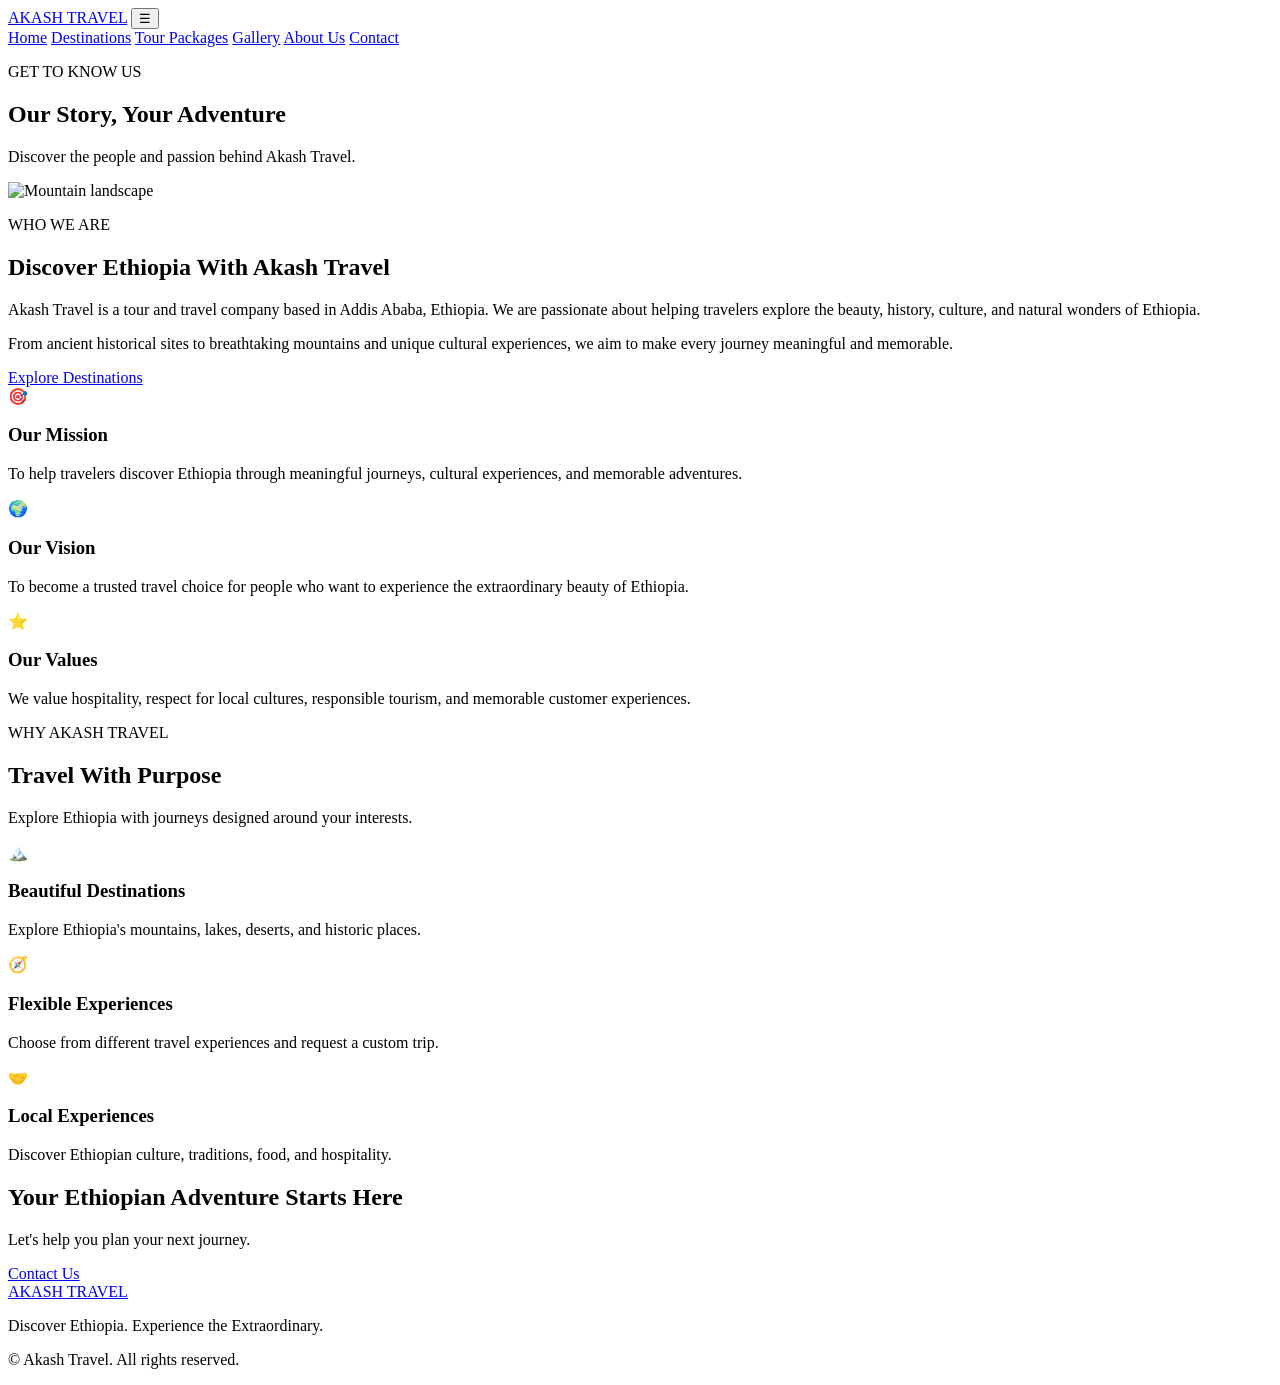
==== about.html @ cb52898e "Add files via upload" ====
<!DOCTYPE html>
<html lang="en">
<head>
    <meta charset="UTF-8">
    <meta name="viewport" content="width=device-width, initial-scale=1.0">
    <title>About Us | Akash Travel</title>
    <link rel="stylesheet" href="css/style.css">
</head>
<body>

    <!-- HEADER -->
    <header class="header">
        <div class="container nav-container">
            <a href="index.html" class="logo">AKASH <span>TRAVEL</span></a>

            <button class="menu-toggle" id="menuToggle"
                aria-label="Toggle navigation" aria-expanded="false">☰</button>

            <nav class="nav-links" id="navLinks">
                <a href="index.html">Home</a>
                <a href="destinations.html">Destinations</a>
                <a href="packages.html">Tour Packages</a>
                <a href="gallery.html">Gallery</a>
                <a href="about.html" class="active">About Us</a>
                <a href="contact.html">Contact</a>
            </nav>
        </div>
    </header>

    <!-- ABOUT HERO -->
    <section class="about-hero">
        <div class="container">
            <p class="section-tag">GET TO KNOW US</p>
            <h1>Our Story, Your <span>Adventure</span></h1>
            <p>Discover the people and passion behind Akash Travel.</p>
        </div>
    </section>

    <!-- COMPANY INTRODUCTION -->
    <section class="about-intro section-padding">
        <div class="container about-grid">
            <div class="about-image">
                <img src="https://images.unsplash.com/photo-1464822759023-fed622ff2c3b"
                     alt="Mountain landscape">
            </div>

            <div class="about-text">
                <p class="section-tag">WHO WE ARE</p>
                <h2>Discover Ethiopia With Akash Travel</h2>

                <p>
                    Akash Travel is a tour and travel company based in
                    Addis Ababa, Ethiopia. We are passionate about helping
                    travelers explore the beauty, history, culture, and
                    natural wonders of Ethiopia.
                </p>

                <p>
                    From ancient historical sites to breathtaking mountains
                    and unique cultural experiences, we aim to make every
                    journey meaningful and memorable.
                </p>

                <a href="destinations.html" class="btn btn-primary">
                    Explore Destinations
                </a>
            </div>
        </div>
    </section>

    <!-- MISSION AND VISION -->
    <section class="mission-section section-padding">
        <div class="container mission-grid">

            <div class="mission-card">
                <div class="mission-icon">🎯</div>
                <h3>Our Mission</h3>
                <p>
                    To help travelers discover Ethiopia through meaningful
                    journeys, cultural experiences, and memorable adventures.
                </p>
            </div>

            <div class="mission-card">
                <div class="mission-icon">🌍</div>
                <h3>Our Vision</h3>
                <p>
                    To become a trusted travel choice for people who want
                    to experience the extraordinary beauty of Ethiopia.
                </p>
            </div>

            <div class="mission-card">
                <div class="mission-icon">⭐</div>
                <h3>Our Values</h3>
                <p>
                    We value hospitality, respect for local cultures,
                    responsible tourism, and memorable customer experiences.
                </p>
            </div>

        </div>
    </section>

    <!-- WHY CHOOSE US -->
    <section class="why-section section-padding">
        <div class="container">
            <div class="section-heading">
                <p class="section-tag">WHY AKASH TRAVEL</p>
                <h2>Travel With Purpose</h2>
                <p>Explore Ethiopia with journeys designed around your interests.</p>
            </div>

            <div class="why-grid">
                <div class="why-card">
                    <span>🏔️</span>
                    <h3>Beautiful Destinations</h3>
                    <p>Explore Ethiopia's mountains, lakes, deserts, and historic places.</p>
                </div>

                <div class="why-card">
                    <span>🧭</span>
                    <h3>Flexible Experiences</h3>
                    <p>Choose from different travel experiences and request a custom trip.</p>
                </div>

                <div class="why-card">
                    <span>🤝</span>
                    <h3>Local Experiences</h3>
                    <p>Discover Ethiopian culture, traditions, food, and hospitality.</p>
                </div>
            </div>
        </div>
    </section>

    <!-- CALL TO ACTION -->
    <section class="about-cta">
        <div class="container">
            <h2>Your Ethiopian Adventure Starts Here</h2>
            <p>Let's help you plan your next journey.</p>
            <a href="contact.html" class="btn btn-primary">Contact Us</a>
        </div>
    </section>

    <!-- FOOTER -->
    <footer class="footer">
        <div class="container footer-content">
            <div>
                <a href="index.html" class="logo">AKASH <span>TRAVEL</span></a>
                <p>Discover Ethiopia. Experience the Extraordinary.</p>
            </div>

            <p>© <span id="year"></span> Akash Travel. All rights reserved.</p>
        </div>
    </footer>

    <script src="js/script.js"></script>
</body>
</html>
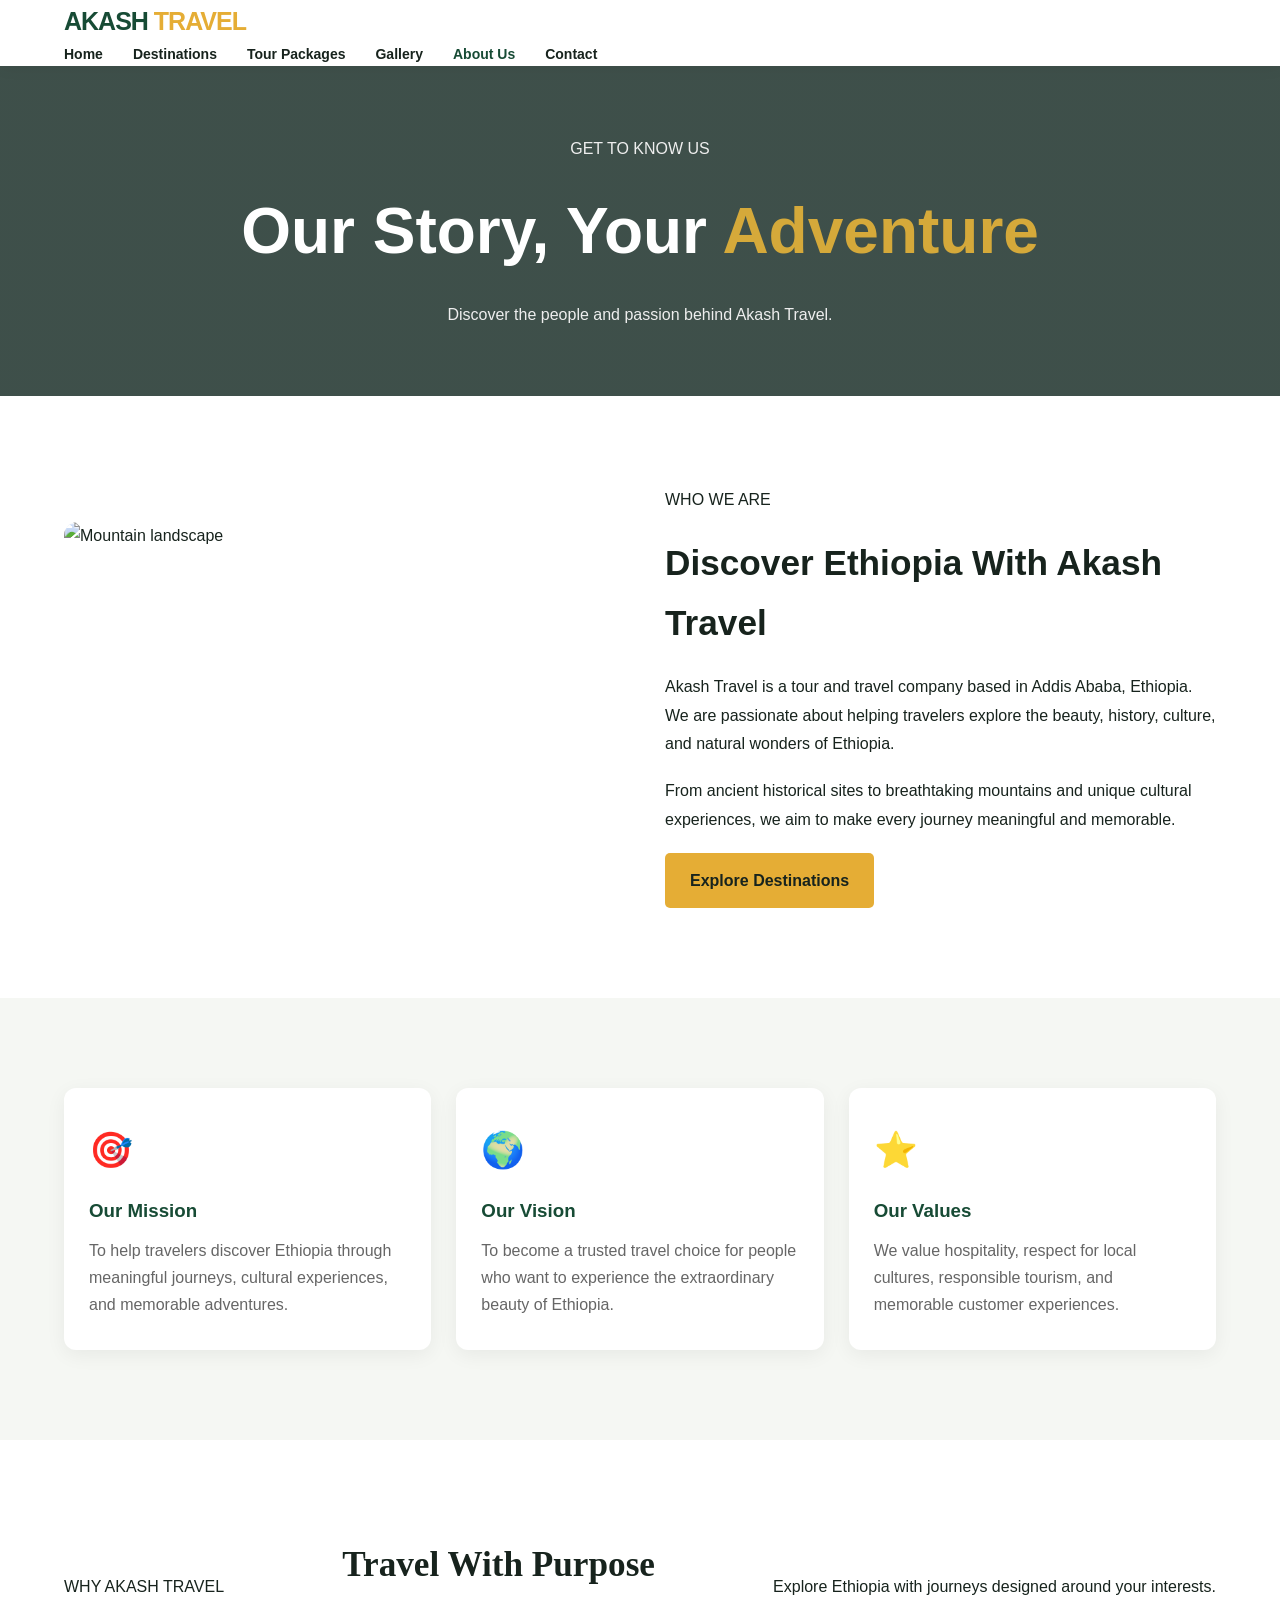
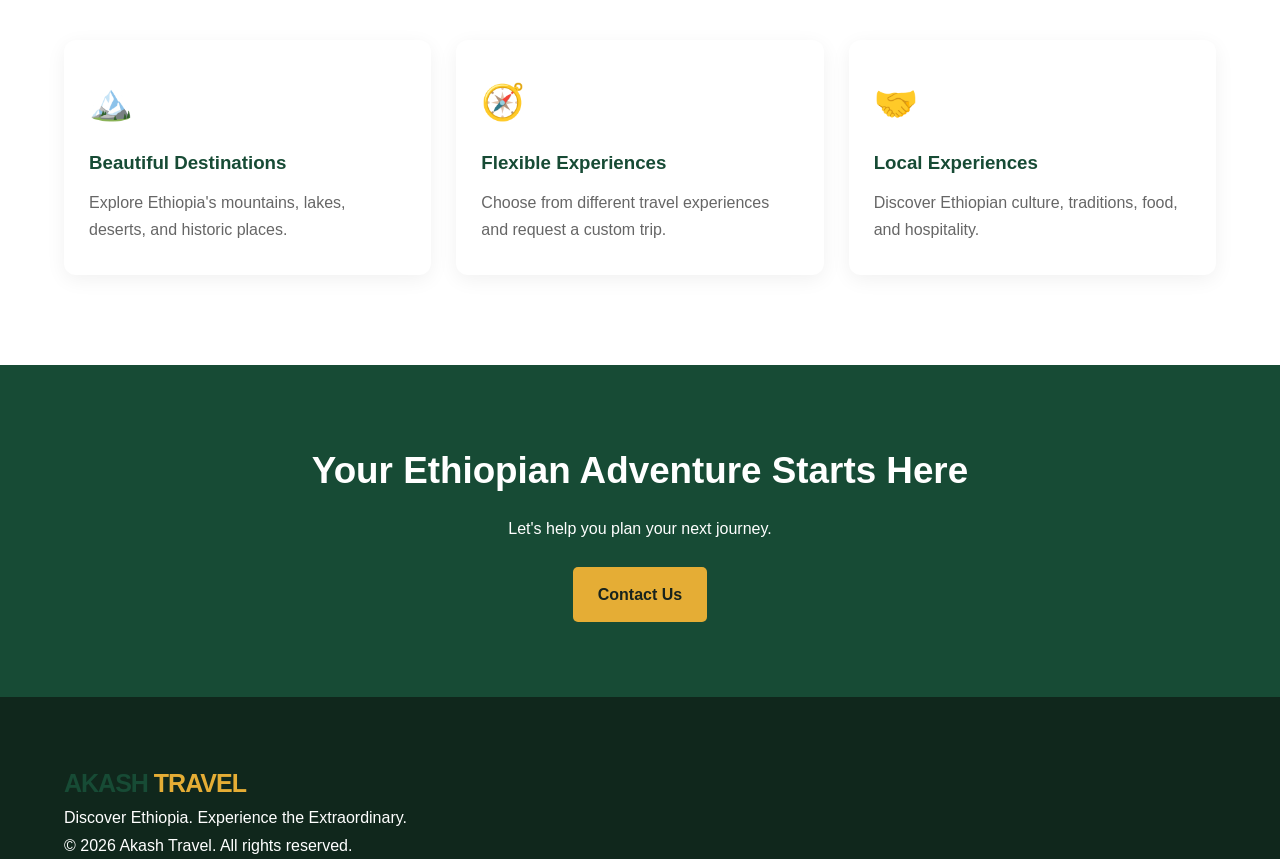
==== commit 7af5344c: "Update about.html" ====
--- a/about.html
+++ b/about.html
@@ -4,7 +4,7 @@
     <meta charset="UTF-8">
     <meta name="viewport" content="width=device-width, initial-scale=1.0">
     <title>About Us | Akash Travel</title>
-    <link rel="stylesheet" href="css/style.css">
+    <link rel="stylesheet" href="style.css">
 </head>
 <body>
 
@@ -154,6 +154,6 @@
         </div>
     </footer>
 
-    <script src="js/script.js"></script>
+    <script src="script.js"></script>
 </body>
-</html>+</html>
--- a/style.css
+++ b/style.css
@@ -0,0 +1,1565 @@
+
+/* =================================
+   AKASH TRAVEL - MAIN STYLESHEET
+================================= */
+
+* {
+    margin: 0;
+    padding: 0;
+    box-sizing: border-box;
+}
+
+:root {
+    --green: #174b35;
+    --dark-green: #103526;
+    --gold: #e5ad35;
+    --dark: #17231d;
+    --white: #ffffff;
+    --light: #f5f7f3;
+    --gray: #6b756f;
+}
+
+html {
+    scroll-behavior: smooth;
+}
+
+body {
+    font-family: 'DM Sans', sans-serif;
+    color: var(--dark);
+    line-height: 1.7;
+}
+
+.container {
+    width: 90%;
+    max-width: 1200px;
+    margin: auto;
+}
+
+.section-padding {
+    padding: 90px 0;
+}
+
+/* NAVIGATION */
+
+.header {
+    background: var(--white);
+    position: sticky;
+    top: 0;
+    z-index: 1000;
+    box-shadow: 0 2px 15px rgba(0,0,0,0.06);
+}
+
+.navbar {
+    min-height: 80px;
+    display: flex;
+    justify-content: space-between;
+    align-items: center;
+}
+
+.logo {
+    font-size: 25px;
+    font-weight: 800;
+    color: var(--green);
+    text-decoration: none;
+    letter-spacing: -1px;
+}
+
+.logo span {
+    color: var(--gold);
+}
+
+.nav-links {
+    display: flex;
+    list-style: none;
+    gap: 30px;
+}
+
+.nav-links a {
+    text-decoration: none;
+    color: var(--dark);
+    font-size: 14px;
+    font-weight: 600;
+    transition: 0.3s;
+}
+
+.nav-links a:hover,
+.nav-links a.active {
+    color: var(--green);
+}
+
+.nav-button {
+    background: var(--green);
+    color: white;
+    padding: 12px 22px;
+    border-radius: 6px;
+    text-decoration: none;
+    font-size: 14px;
+    font-weight: 700;
+    transition: 0.3s;
+}
+
+.nav-button:hover {
+    background: var(--gold);
+    color: var(--dark);
+}
+
+.menu-toggle {
+    display: none;
+    border: none;
+    background: none;
+    font-size: 28px;
+    cursor: pointer;
+}
+
+/* HERO SECTION */
+
+.hero {
+    min-height: 680px;
+    position: relative;
+    display: flex;
+    align-items: center;
+    background:
+        url("https://images.unsplash.com/photo-1464822759023-fed622ff2c3b?w=1800")
+        center/cover no-repeat;
+    color: white;
+}
+
+.hero-overlay {
+    position: absolute;
+    inset: 0;
+    background: linear-gradient(
+        90deg,
+        rgba(8,30,20,0.92),
+        rgba(8,30,20,0.55),
+        rgba(8,30,20,0.15)
+    );
+}
+
+.hero-content {
+    position: relative;
+    z-index: 1;
+    padding-top: 65px;
+    padding-bottom: 65px;
+}
+
+.hero-label,
+.section-label {
+    color: var(--gold);
+    font-size: 13px;
+    font-weight: 800;
+    letter-spacing: 2px;
+}
+
+.hero h1 {
+    font-family: 'Playfair Display', serif;
+    font-size: clamp(38px, 5vw, 68px);
+    line-height: 1.2;
+    max-width: 850px;
+    margin: 20px 0;
+}
+
+.hero h1 span {
+    color: var(--gold);
+}
+
+.hero-content > p {
+    max-width: 600px;
+    font-size: 17px;
+    color: #e8eee9;
+    margin-bottom: 30px;
+}
+
+.hero-buttons {
+    display: flex;
+    flex-wrap: wrap;
+    gap: 15px;
+}
+
+.btn {
+    display: inline-block;
+    text-decoration: none;
+    padding: 14px 25px;
+    border-radius: 5px;
+    font-weight: 700;
+    transition: 0.3s;
+}
+
+.btn-primary {
+    background: var(--gold);
+    color: var(--dark);
+}
+
+.btn-primary:hover {
+    background: white;
+    transform: translateY(-3px);
+}
+
+.btn-outline {
+    border: 1px solid white;
+    color: white;
+}
+
+.btn-outline:hover {
+    background: white;
+    color: var(--green);
+}
+
+.hero-info {
+    display: flex;
+    gap: 65px;
+    margin-top: 60px;
+    flex-wrap: wrap;
+}
+
+.hero-info h3 {
+    font-size: 27px;
+    color: var(--gold);
+}
+
+.hero-info p {
+    color: #e4e9e5;
+    font-size: 13px;
+}
+
+/* INTRODUCTION */
+
+.intro-grid {
+    display: grid;
+    grid-template-columns: 1fr 1fr;
+    gap: 65px;
+    align-items: center;
+}
+
+.intro-image {
+    position: relative;
+}
+
+.intro-image img {
+    width: 100%;
+    height: 440px;
+    object-fit: cover;
+    border-radius: 12px;
+}
+
+.image-badge {
+    position: absolute;
+    bottom: 25px;
+    left: 25px;
+    background: white;
+    padding: 15px 22px;
+    border-left: 4px solid var(--gold);
+    border-radius: 5px;
+    display: flex;
+    flex-direction: column;
+}
+
+.image-badge span {
+    color: var(--gray);
+    font-size: 13px;
+}
+
+.intro-content h2,
+.section-heading h2,
+.center-heading h2,
+.cta h2 {
+    font-family: 'Playfair Display', serif;
+    font-size: 38px;
+    line-height: 1.3;
+    margin: 15px 0;
+}
+
+.intro-content p {
+    color: var(--gray);
+    margin-bottom: 18px;
+}
+
+.text-link {
+    display: inline-block;
+    color: var(--green);
+    font-weight: 800;
+    text-decoration: none;
+    margin-top: 15px;
+}
+
+.text-link:hover {
+    color: var(--gold);
+}
+
+/* DESTINATIONS */
+
+.destinations {
+    background: var(--light);
+}
+
+.section-heading {
+    display: flex;
+    justify-content: space-between;
+    align-items: end;
+    margin-bottom: 35px;
+    gap: 20px;
+}
+
+.destination-grid {
+    display: grid;
+    grid-template-columns: repeat(3, 1fr);
+    gap: 25px;
+}
+
+.destination-card {
+    background: white;
+    border-radius: 10px;
+    overflow: hidden;
+    transition: 0.3s;
+    box-shadow: 0 5px 20px rgba(0,0,0,0.05);
+}
+
+.destination-card:hover {
+    transform: translateY(-8px);
+    box-shadow: 0 15px 30px rgba(0,0,0,0.12);
+}
+
+.destination-card img {
+    width: 100%;
+    height: 240px;
+    object-fit: cover;
+}
+
+.card-content {
+    padding: 25px;
+}
+
+.card-content span {
+    color: var(--green);
+    font-size: 11px;
+    font-weight: 800;
+    letter-spacing: 1px;
+}
+
+.card-content h3 {
+    font-family: 'Playfair Display', serif;
+    font-size: 24px;
+    margin: 8px 0;
+}
+
+.card-content p {
+    color: var(--gray);
+    font-size: 14px;
+    margin-bottom: 15px;
+}
+
+.card-content a {
+    text-decoration: none;
+    color: var(--green);
+    font-weight: 800;
+}
+
+/* WHY CHOOSE US */
+
+.why-us {
+    background: white;
+}
+
+.center-heading {
+    text-align: center;
+    max-width: 650px;
+    margin: 0 auto 45px;
+}
+
+.center-heading p {
+    color: var(--gray);
+}
+
+.features-grid {
+    display: grid;
+    grid-template-columns: repeat(4, 1fr);
+    gap: 22px;
+}
+
+.feature-card {
+    text-align: center;
+    padding: 30px 20px;
+    border: 1px solid #e8eee9;
+    border-radius: 10px;
+    transition: 0.3s;
+}
+
+.feature-card:hover {
+    border-color: var(--gold);
+    transform: translateY(-5px);
+}
+
+.feature-icon {
+    width: 60px;
+    height: 60px;
+    background: #f6f1e5;
+    color: var(--green);
+    border-radius: 50%;
+    display: grid;
+    place-items: center;
+    margin: 0 auto 20px;
+    font-size: 26px;
+}
+
+.feature-card h3 {
+    font-size: 17px;
+    margin-bottom: 10px;
+}
+
+.feature-card p {
+    color: var(--gray);
+    font-size: 13px;
+}
+
+/* CALL TO ACTION */
+
+.cta {
+    background:
+        linear-gradient(rgba(12,49,32,0.90), rgba(12,49,32,0.90)),
+        url("https://images.unsplash.com/photo-1472396961693-142e6e269027?w=1600")
+        center/cover;
+    text-align: center;
+    color: white;
+}
+
+.cta-content {
+    max-width: 750px;
+}
+
+.cta h2 {
+    font-size: 42px;
+}
+
+.cta p {
+    color: #e1e9e2;
+    margin-bottom: 25px;
+}
+
+/* FOOTER */
+
+.footer {
+    background: #10271c;
+    color: white;
+    padding-top: 65px;
+}
+
+.footer-grid {
+    display: grid;
+    grid-template-columns: 2fr 1fr 1fr;
+    gap: 60px;
+    padding-bottom: 45px;
+}
+
+.footer-logo {
+    color: white;
+    display: inline-block;
+    margin-bottom: 15px;
+}
+
+.footer-grid p {
+    color: #b8c5bc;
+    font-size: 14px;
+    max-width: 350px;
+}
+
+.footer-grid h3 {
+    margin-bottom: 20px;
+}
+
+.footer-grid a:not(.logo) {
+    display: block;
+    text-decoration: none;
+    color: #b8c5bc;
+    margin-bottom: 10px;
+    font-size: 14px;
+}
+
+.footer-grid a:hover {
+    color: var(--gold);
+}
+
+.footer-bottom {
+    border-top: 1px solid #294435;
+    padding: 20px 5%;
+    display: flex;
+    justify-content: space-between;
+    gap: 15px;
+    color: #b8c5bc;
+    font-size: 12px;
+}
+
+/* RESPONSIVE DESIGN */
+
+@media (max-width: 900px) {
+
+    .nav-links {
+        gap: 15px;
+    }
+
+    .destination-grid {
+        grid-template-columns: repeat(2, 1fr);
+    }
+
+    .features-grid {
+        grid-template-columns: repeat(2, 1fr);
+    }
+
+    .intro-grid {
+        gap: 30px;
+    }
+}
+
+@media (max-width: 700px) {
+
+    .navbar {
+        min-height: 70px;
+    }
+
+    .menu-toggle {
+        display: block;
+    }
+
+    .nav-links {
+        display: none;
+        position: absolute;
+        top: 70px;
+        left: 0;
+        width: 100%;
+        background: white;
+        flex-direction: column;
+        padding: 25px 5%;
+        gap: 20px;
+        box-shadow: 0 10px 15px rgba(0,0,0,0.08);
+    }
+
+    .nav-links.show {
+        display: flex;
+    }
+
+    .nav-button {
+        display: none;
+    }
+
+    .hero {
+        min-height: 620px;
+    }
+
+    .hero-info {
+        gap: 25px;
+    }
+
+    .intro-grid {
+        grid-template-columns: 1fr;
+    }
+
+    .intro-image img {
+        height: 320px;
+    }
+
+    .destination-grid {
+        grid-template-columns: 1fr;
+    }
+
+    .section-heading {
+        align-items: flex-start;
+        flex-direction: column;
+    }
+
+    .features-grid {
+        grid-template-columns: 1fr;
+    }
+
+    .footer-grid {
+        grid-template-columns: 1fr;
+        gap: 30px;
+    }
+
+    .footer-bottom {
+        flex-direction: column;
+        text-align: center;
+    }
+
+    .intro-content h2,
+    .section-heading h2,
+    .center-heading h2 {
+        font-size: 30px;
+    }
+
+    .cta h2 {
+        font-size: 32px;
+    }
+}
+
+/* =================================
+   DESTINATIONS PAGE
+================================= */
+
+.destination-hero {
+    min-height: 430px;
+    position: relative;
+    display: flex;
+    align-items: center;
+    color: white;
+    background:
+        url("https://images.unsplash.com/photo-1464822759023-fed622ff2c3b?w=1800")
+        center/cover no-repeat;
+}
+
+.destination-hero-overlay {
+    position: absolute;
+    inset: 0;
+    background: linear-gradient(
+        90deg,
+        rgba(8,30,20,0.92),
+        rgba(8,30,20,0.45)
+    );
+}
+
+.destination-hero-content {
+    position: relative;
+    z-index: 1;
+    padding-top: 70px;
+    padding-bottom: 70px;
+}
+
+.destination-hero h1 {
+    font-family: 'Playfair Display', serif;
+    font-size: clamp(40px, 6vw, 60px);
+    line-height: 1.2;
+    margin: 18px 0;
+}
+
+.destination-hero h1 span {
+    color: var(--gold);
+}
+
+.destination-hero p {
+    max-width: 570px;
+    color: #e5eee7;
+    margin-bottom: 25px;
+}
+
+.destination-intro {
+    padding-bottom: 45px;
+}
+
+.destination-intro .center-heading {
+    max-width: 750px;
+}
+
+.destination-tools {
+    display: flex;
+    justify-content: space-between;
+    align-items: center;
+    gap: 20px;
+    flex-wrap: wrap;
+    margin-bottom: 40px;
+}
+
+.search-box {
+    display: flex;
+    align-items: center;
+    gap: 10px;
+    background: white;
+    border: 1px solid #dce5de;
+    border-radius: 7px;
+    padding: 12px 16px;
+    min-width: 260px;
+}
+
+.search-box span {
+    font-size: 24px;
+    color: var(--green);
+}
+
+.search-box input {
+    border: none;
+    outline: none;
+    width: 100%;
+    font-family: inherit;
+    font-size: 14px;
+}
+
+.filter-buttons {
+    display: flex;
+    gap: 10px;
+    flex-wrap: wrap;
+}
+
+.filter-btn {
+    padding: 10px 17px;
+    border: 1px solid #dce5de;
+    background: white;
+    border-radius: 5px;
+    cursor: pointer;
+    font-family: inherit;
+    font-weight: 600;
+    transition: 0.3s;
+}
+
+.filter-btn:hover,
+.filter-btn.active {
+    background: var(--green);
+    color: white;
+    border-color: var(--green);
+}
+
+.all-destinations {
+    background: var(--light);
+}
+
+.destination-gallery {
+    display: grid;
+    grid-template-columns: repeat(3, 1fr);
+    gap: 25px;
+}
+
+.destination-item {
+    background: white;
+    border-radius: 10px;
+    overflow: hidden;
+    box-shadow: 0 5px 20px rgba(0,0,0,0.05);
+    transition: 0.3s;
+}
+
+.destination-item:hover {
+    transform: translateY(-7px);
+    box-shadow: 0 15px 30px rgba(0,0,0,0.12);
+}
+
+.destination-photo {
+    height: 230px;
+    position: relative;
+    overflow: hidden;
+}
+
+.destination-photo img {
+    width: 100%;
+    height: 100%;
+    object-fit: cover;
+    transition: 0.5s;
+}
+
+.destination-item:hover .destination-photo img {
+    transform: scale(1.07);
+}
+
+.destination-tag {
+    position: absolute;
+    top: 15px;
+    left: 15px;
+    background: var(--gold);
+    color: var(--dark);
+    padding: 6px 13px;
+    font-size: 11px;
+    font-weight: 800;
+    border-radius: 4px;
+}
+
+.destination-details {
+    padding: 23px;
+}
+
+.destination-location {
+    font-size: 11px;
+    color: var(--green);
+    font-weight: 800;
+    letter-spacing: 1px;
+}
+
+.destination-details h3 {
+    font-family: 'Playfair Display', serif;
+    font-size: 23px;
+    margin: 8px 0;
+}
+
+.destination-details p {
+    color: var(--gray);
+    font-size: 14px;
+    min-height: 70px;
+    margin-bottom: 15px;
+}
+
+.destination-link {
+    display: inline-block;
+    color: var(--green);
+    font-weight: 800;
+    font-size: 14px;
+    text-decoration: none;
+}
+
+.destination-link:hover {
+    color: var(--gold);
+}
+
+.destination-item.hidden {
+    display: none;
+}
+
+.no-results {
+    text-align: center;
+    color: var(--gray);
+    padding: 35px 10px;
+    font-weight: 600;
+}
+
+/* DESTINATION RESPONSIVENESS */
+
+@media (max-width: 900px) {
+    .destination-gallery {
+        grid-template-columns: repeat(2, 1fr);
+    }
+}
+
+@media (max-width: 700px) {
+    .destination-gallery {
+        grid-template-columns: 1fr;
+    }
+
+    .destination-tools {
+        align-items: stretch;
+    }
+
+    .search-box {
+        width: 100%;
+        min-width: 0;
+    }
+
+    .filter-buttons {
+        gap: 8px;
+    }
+
+    .filter-btn {
+        font-size: 12px;
+        padding: 9px 12px;
+    }
+
+    .destination-photo {
+        height: 250px;
+    }
+
+    .destination-details p {
+        min-height: auto;
+    }
+}
+
+/* =================================
+   AKASH TRAVEL - TOUR PACKAGES
+================================= */
+
+.package-hero {
+    min-height: 430px;
+    position: relative;
+    display: flex;
+    align-items: center;
+    color: white;
+    background:
+        url("https://images.unsplash.com/photo-1500530855697-b586d89ba3ee?w=1800")
+        center/cover no-repeat;
+}
+
+.package-hero-overlay {
+    position: absolute;
+    inset: 0;
+    background: linear-gradient(
+        90deg,
+        rgba(8,30,20,0.92),
+        rgba(8,30,20,0.45)
+    );
+}
+
+.package-hero-content {
+    position: relative;
+    z-index: 1;
+    padding-top: 70px;
+    padding-bottom: 70px;
+}
+
+.package-hero h1 {
+    font-family: 'Playfair Display', serif;
+    font-size: clamp(40px, 6vw, 60px);
+    line-height: 1.2;
+    margin: 18px 0;
+}
+
+.package-hero h1 span {
+    color: var(--gold);
+}
+
+.package-hero p {
+    max-width: 550px;
+    color: #e5eee7;
+    margin-bottom: 25px;
+}
+
+.package-intro {
+    padding-bottom: 45px;
+}
+
+.tour-packages {
+    background: var(--light);
+}
+
+.package-filter {
+    display: flex;
+    justify-content: center;
+    flex-wrap: wrap;
+    gap: 12px;
+    margin-bottom: 40px;
+}
+
+.package-filter-btn {
+    padding: 11px 20px;
+    border: 1px solid #dce5de;
+    background: white;
+    border-radius: 5px;
+    cursor: pointer;
+    font-family: inherit;
+    font-weight: 700;
+    transition: 0.3s;
+}
+
+.package-filter-btn:hover,
+.package-filter-btn.active {
+    background: var(--green);
+    color: white;
+    border-color: var(--green);
+}
+
+.package-grid {
+    display: grid;
+    grid-template-columns: repeat(3, 1fr);
+    gap: 25px;
+}
+
+.package-card {
+    background: white;
+    border-radius: 10px;
+    overflow: hidden;
+    box-shadow: 0 5px 20px rgba(0,0,0,0.05);
+    transition: 0.3s;
+}
+
+.package-card:hover {
+    transform: translateY(-7px);
+    box-shadow: 0 15px 30px rgba(0,0,0,0.12);
+}
+
+.package-card.hidden {
+    display: none;
+}
+
+.package-image {
+    height: 230px;
+    position: relative;
+    overflow: hidden;
+}
+
+.package-image img {
+    width: 100%;
+    height: 100%;
+    object-fit: cover;
+    transition: 0.5s;
+}
+
+.package-card:hover .package-image img {
+    transform: scale(1.07);
+}
+
+.package-label {
+    position: absolute;
+    top: 15px;
+    left: 15px;
+    background: var(--gold);
+    color: var(--dark);
+    padding: 6px 12px;
+    font-size: 10px;
+    font-weight: 800;
+    border-radius: 4px;
+}
+
+.package-content {
+    padding: 23px;
+}
+
+.package-category {
+    color: var(--green);
+    font-size: 11px;
+    font-weight: 800;
+    letter-spacing: 1px;
+}
+
+.package-content h3 {
+    font-family: 'Playfair Display', serif;
+    font-size: 22px;
+    line-height: 1.3;
+    margin: 10px 0;
+}
+
+.package-content > p {
+    color: var(--gray);
+    font-size: 14px;
+    min-height: 75px;
+    margin-bottom: 15px;
+}
+
+.package-info {
+    display: flex;
+    justify-content: space-between;
+    flex-wrap: wrap;
+    gap: 8px;
+    padding: 15px 0;
+    border-top: 1px solid #e8eee9;
+    border-bottom: 1px solid #e8eee9;
+    font-size: 12px;
+    color: var(--gray);
+}
+
+.package-bottom {
+    display: flex;
+    justify-content: space-between;
+    align-items: center;
+    gap: 10px;
+    margin-top: 18px;
+}
+
+.package-bottom small {
+    display: block;
+    color: var(--gray);
+    font-size: 10px;
+    font-weight: 700;
+}
+
+.package-bottom strong {
+    color: var(--green);
+    font-size: 13px;
+}
+
+.package-book-btn {
+    display: inline-block;
+    background: var(--green);
+    color: white;
+    padding: 10px 13px;
+    border-radius: 5px;
+    text-decoration: none;
+    font-size: 12px;
+    font-weight: 700;
+    transition: 0.3s;
+}
+
+.package-book-btn:hover {
+    background: var(--gold);
+    color: var(--dark);
+}
+
+/* CUSTOM TOUR */
+
+.custom-tour {
+    text-align: center;
+    color: white;
+    background:
+        linear-gradient(rgba(12,49,32,0.91), rgba(12,49,32,0.91)),
+        url("https://images.unsplash.com/photo-1472396961693-142e6e269027?w=1600")
+        center/cover;
+}
+
+.custom-tour-content {
+    max-width: 750px;
+}
+
+.custom-tour h2 {
+    font-family: 'Playfair Display', serif;
+    font-size: 38px;
+    margin: 15px 0;
+}
+
+.custom-tour p {
+    color: #e5eee7;
+    margin-bottom: 25px;
+}
+
+/* RESPONSIVE PACKAGES */
+
+@media (max-width: 900px) {
+    .package-grid {
+        grid-template-columns: repeat(2, 1fr);
+    }
+}
+
+@media (max-width: 700px) {
+    .package-grid {
+        grid-template-columns: 1fr;
+    }
+
+    .package-content > p {
+        min-height: auto;
+    }
+
+    .package-filter {
+        justify-content: flex-start;
+    }
+
+    .package-filter-btn {
+        font-size: 12px;
+        padding: 9px 13px;
+    }
+
+    .custom-tour h2 {
+        font-size: 30px;
+    }
+}
+/* ==============================
+   ABOUT US PAGE
+============================== */
+
+.about-hero,
+.contact-hero {
+    min-height: 330px;
+    display: flex;
+    align-items: center;
+    text-align: center;
+    color: white;
+    background:
+        linear-gradient(rgba(8, 30, 23, 0.78), rgba(8, 30, 23, 0.78)),
+        url("https://images.unsplash.com/photo-1470770841072-f978cf4d019e")
+        center/cover no-repeat;
+}
+
+.about-hero h1,
+.contact-hero h1 {
+    font-size: clamp(2.4rem, 5vw, 4rem);
+    margin: 15px 0;
+}
+
+.about-hero h1 span,
+.contact-hero h1 span {
+    color: #d5a93a;
+}
+
+.about-hero p,
+.contact-hero p {
+    color: #eeeeee;
+}
+
+.about-grid {
+    display: grid;
+    grid-template-columns: 1fr 1fr;
+    align-items: center;
+    gap: 50px;
+}
+
+.about-image img {
+    width: 100%;
+    min-height: 350px;
+    object-fit: cover;
+    border-radius: 14px;
+}
+
+.about-text h2,
+.contact-info h2 {
+    font-size: 2.2rem;
+    margin: 12px 0 20px;
+}
+
+.about-text p {
+    line-height: 1.8;
+    margin-bottom: 18px;
+}
+
+.mission-section {
+    background: #f5f7f3;
+}
+
+.mission-grid,
+.why-grid {
+    display: grid;
+    grid-template-columns: repeat(3, 1fr);
+    gap: 25px;
+}
+
+.mission-card,
+.why-card {
+    background: white;
+    padding: 32px 25px;
+    border-radius: 12px;
+    box-shadow: 0 5px 20px rgba(0, 0, 0, 0.06);
+    transition: transform 0.3s ease;
+}
+
+.mission-card:hover,
+.why-card:hover {
+    transform: translateY(-7px);
+}
+
+.mission-icon,
+.why-card span {
+    font-size: 2.2rem;
+}
+
+.mission-card h3,
+.why-card h3 {
+    margin: 15px 0 10px;
+    color: #174b35;
+}
+
+.mission-card p,
+.why-card p {
+    line-height: 1.7;
+    color: #666;
+}
+
+.section-heading {
+    text-align: center;
+    margin-bottom: 40px;
+}
+
+.section-heading h2 {
+    font-size: 2.2rem;
+    margin: 12px 0;
+}
+
+.about-cta {
+    padding: 75px 20px;
+    text-align: center;
+    color: white;
+    background: #174b35;
+}
+
+.about-cta h2 {
+    font-size: 2.3rem;
+    margin-bottom: 12px;
+}
+
+.about-cta p {
+    margin-bottom: 25px;
+}
+
+
+/* ==============================
+   CONTACT PAGE
+============================== */
+
+.contact-grid {
+    display: grid;
+    grid-template-columns: 0.8fr 1.2fr;
+    gap: 45px;
+    align-items: start;
+}
+
+.contact-info > p:not(.section-tag) {
+    line-height: 1.8;
+    color: #666;
+    margin-bottom: 30px;
+}
+
+.contact-info-item {
+    display: flex;
+    gap: 15px;
+    align-items: flex-start;
+    margin-bottom: 25px;
+}
+
+.contact-info-item span {
+    font-size: 1.7rem;
+}
+
+.contact-info-item h3 {
+    color: #174b35;
+    margin-bottom: 5px;
+}
+
+.contact-info-item p {
+    color: #666;
+    line-height: 1.6;
+}
+
+.contact-socials {
+    display: flex;
+    flex-wrap: wrap;
+    gap: 12px;
+    margin-top: 30px;
+}
+
+.contact-socials a {
+    background: #174b35;
+    color: white;
+    text-decoration: none;
+    padding: 12px 20px;
+    border-radius: 6px;
+    transition: background 0.3s;
+}
+
+.contact-socials a:hover {
+    background: #d5a93a;
+    color: #173526;
+}
+
+.contact-form-container {
+    background: #fff;
+    padding: 35px;
+    border-radius: 14px;
+    box-shadow: 0 8px 30px rgba(0, 0, 0, 0.08);
+}
+
+.contact-form-container h2 {
+    color: #174b35;
+    font-size: 1.8rem;
+    margin-bottom: 10px;
+}
+
+.contact-form-container > p {
+    color: #777;
+    margin-bottom: 25px;
+    line-height: 1.6;
+}
+
+.form-row {
+    display: grid;
+    grid-template-columns: 1fr 1fr;
+    gap: 18px;
+}
+
+.form-group {
+    margin-bottom: 20px;
+}
+
+.form-group label {
+    display: block;
+    margin-bottom: 8px;
+    font-weight: 600;
+    color: #333;
+}
+
+.form-group input,
+.form-group select,
+.form-group textarea {
+    width: 100%;
+    padding: 13px 14px;
+    border: 1px solid #ddd;
+    border-radius: 7px;
+    font: inherit;
+    outline: none;
+    background: #fff;
+}
+
+.form-group input:focus,
+.form-group select:focus,
+.form-group textarea:focus {
+    border-color: #174b35;
+    box-shadow: 0 0 0 3px rgba(23, 75, 53, 0.1);
+}
+
+.form-group textarea {
+    resize: vertical;
+}
+
+.form-submit {
+    width: 100%;
+    border: none;
+    cursor: pointer;
+    font: inherit;
+}
+
+.form-note {
+    font-size: 0.85rem;
+    color: #777;
+    margin-top: 13px;
+    line-height: 1.5;
+}
+
+.form-status {
+    margin-top: 12px;
+    font-weight: 600;
+    color: #174b35;
+}
+
+
+/* ==============================
+   RESPONSIVE DESIGN
+============================== */
+
+@media (max-width: 768px) {
+    .about-grid,
+    .contact-grid {
+        grid-template-columns: 1fr;
+    }
+
+    .mission-grid,
+    .why-grid {
+        grid-template-columns: 1fr;
+    }
+
+    .about-hero,
+    .contact-hero {
+        min-height: 260px;
+    }
+
+    .about-text h2,
+    .contact-info h2 {
+        font-size: 1.8rem;
+    }
+
+    .form-row {
+        grid-template-columns: 1fr;
+        gap: 0;
+    }
+
+    .contact-form-container {
+        padding: 24px 18px;
+    }
+
+    .about-cta h2 {
+        font-size: 1.8rem;
+    }
+}
+/* ==============================
+   GALLERY PAGE
+============================== */
+
+.gallery-hero {
+    min-height: 330px;
+    display: flex;
+    align-items: center;
+    text-align: center;
+    color: white;
+    background:
+        linear-gradient(rgba(8, 30, 23, 0.75), rgba(8, 30, 23, 0.75)),
+        url("https://images.unsplash.com/photo-1464822759023-fed622ff2c3b")
+        center/cover no-repeat;
+}
+
+.gallery-hero h1 {
+    font-size: clamp(2.5rem, 5vw, 4rem);
+    margin: 15px 0;
+}
+
+.gallery-hero h1 span {
+    color: #d5a93a;
+}
+
+.gallery-filters {
+    display: flex;
+    justify-content: center;
+    flex-wrap: wrap;
+    gap: 12px;
+    margin: 30px 0;
+}
+
+.gallery-filter {
+    border: 1px solid #174b35;
+    background: white;
+    color: #174b35;
+    padding: 11px 22px;
+    border-radius: 30px;
+    cursor: pointer;
+    font: inherit;
+    transition: 0.3s;
+}
+
+.gallery-filter:hover,
+.gallery-filter.active {
+    background: #174b35;
+    color: white;
+}
+
+.gallery-grid {
+    display: grid;
+    grid-template-columns: repeat(3, 1fr);
+    gap: 22px;
+}
+
+.gallery-item {
+    height: 280px;
+    position: relative;
+    overflow: hidden;
+    border-radius: 12px;
+    cursor: pointer;
+}
+
+.gallery-item img {
+    width: 100%;
+    height: 100%;
+    object-fit: cover;
+    transition: transform 0.5s;
+}
+
+.gallery-item:hover img {
+    transform: scale(1.08);
+}
+
+.gallery-overlay {
+    position: absolute;
+    inset: 0;
+    display: flex;
+    flex-direction: column;
+    justify-content: flex-end;
+    padding: 25px;
+    color: white;
+    background: linear-gradient(transparent, rgba(0, 0, 0, 0.8));
+}
+
+.gallery-overlay h3 {
+    font-size: 1.3rem;
+    margin-bottom: 5px;
+}
+
+.experiences-section {
+    background: #f5f7f3;
+}
+
+.experience-grid {
+    display: grid;
+    grid-template-columns: repeat(3, 1fr);
+    gap: 25px;
+}
+
+.experience-card {
+    background: white;
+    padding: 30px;
+    border-radius: 12px;
+    box-shadow: 0 5px 20px rgba(0, 0, 0, 0.06);
+}
+
+.experience-icon {
+    font-size: 2rem;
+    margin-bottom: 15px;
+}
+
+.experience-card p {
+    line-height: 1.8;
+    color: #555;
+    margin-bottom: 20px;
+}
+
+.experience-card h3 {
+    color: #174b35;
+    margin-bottom: 6px;
+}
+
+.experience-card span {
+    color: #888;
+    font-size: 0.9rem;
+}
+
+.gallery-item.hidden {
+    display: none;
+}
+
+@media (max-width: 768px) {
+    .gallery-grid {
+        grid-template-columns: repeat(2, 1fr);
+    }
+
+    .experience-grid {
+        grid-template-columns: 1fr;
+    }
+
+    .gallery-item {
+        height: 220px;
+    }
+}
+
+@media (max-width: 480px) {
+    .gallery-grid {
+        grid-template-columns: 1fr;
+    }
+}
